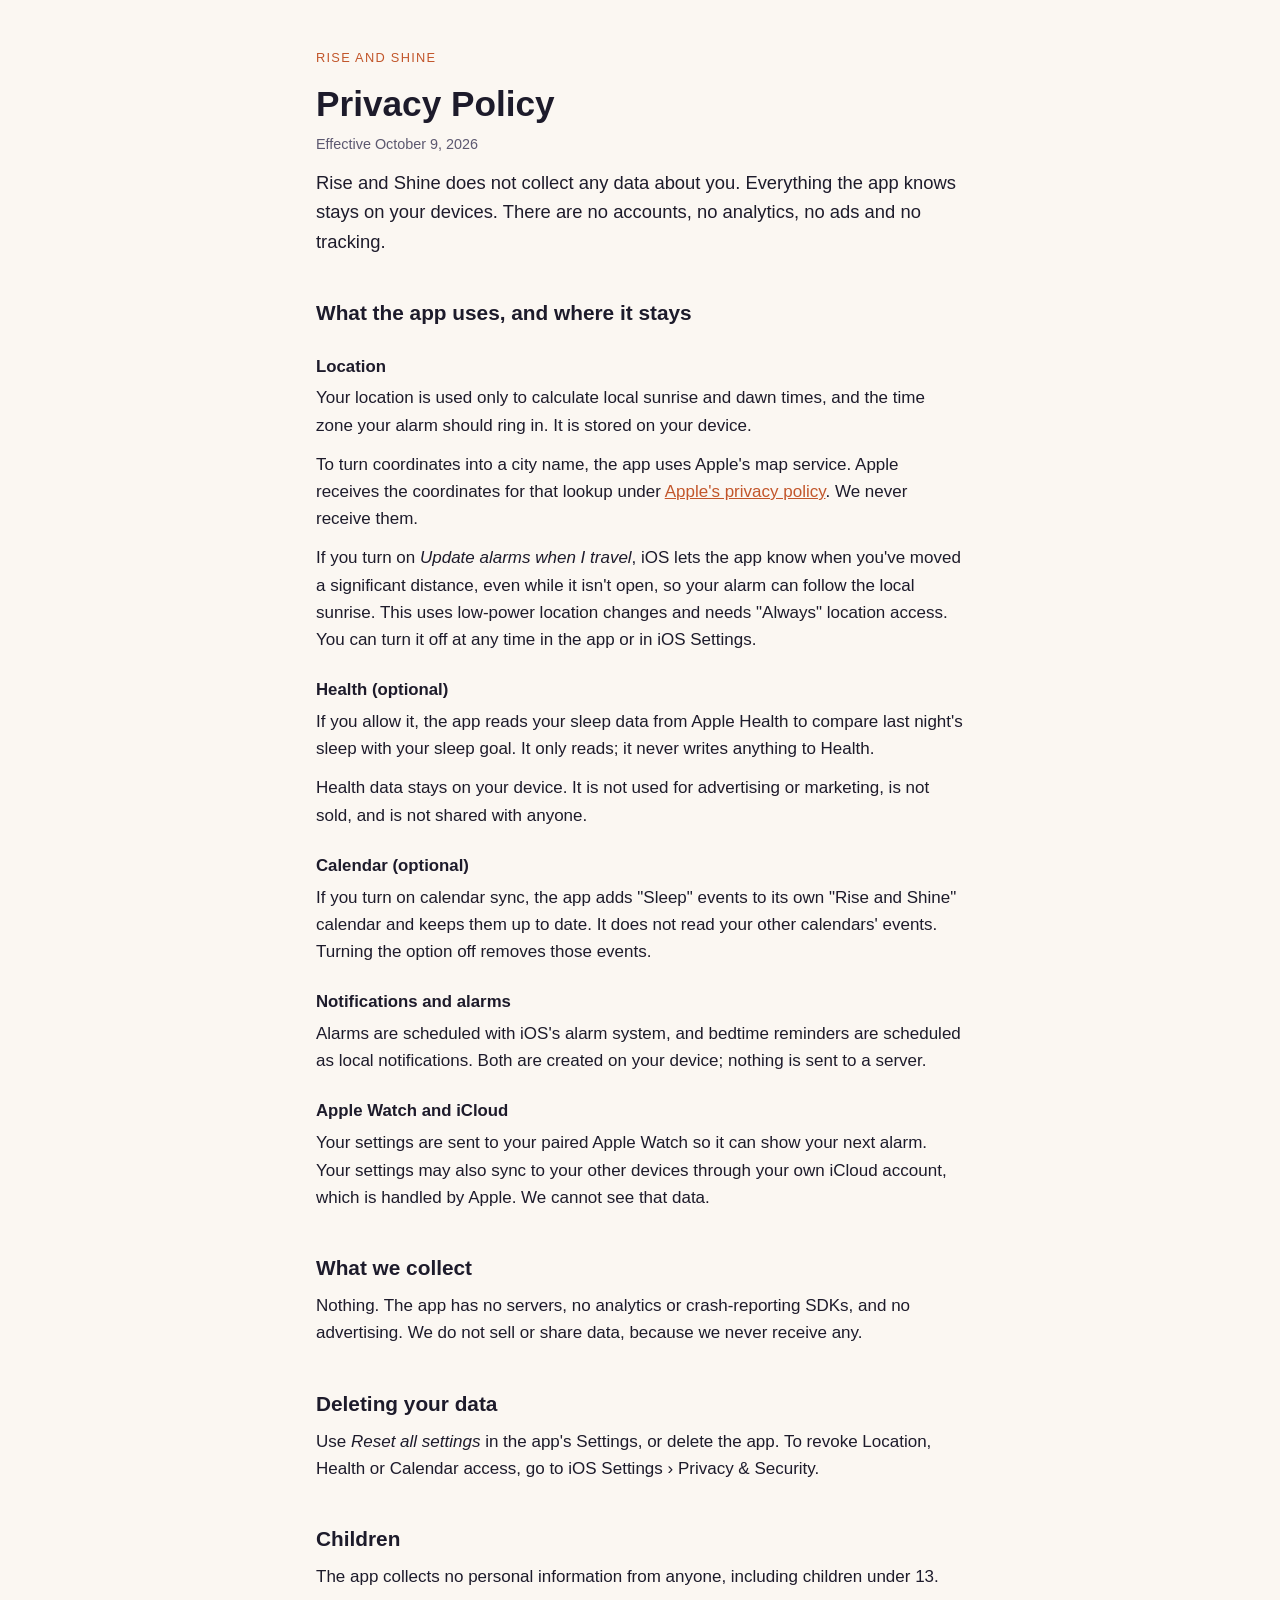
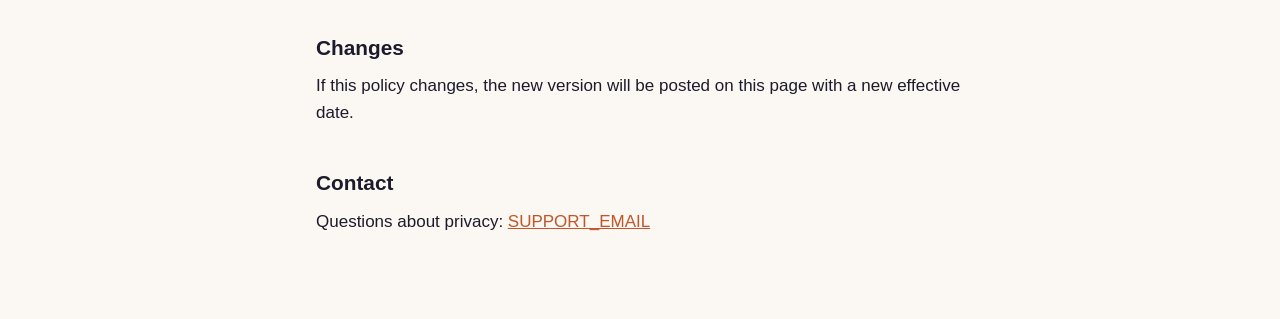
==== privacy.html @ cf3cd944 "Add Rise and Shine support and privacy pages Co-Authored-By: Claude Opus 5.5 <noreply@anthropic.com>" ====
<!doctype html>
<html lang="en">
<head>
<meta charset="utf-8">
<meta name="viewport" content="width=device-width, initial-scale=1">
<title>Rise and Shine – Privacy Policy</title>
<link rel="stylesheet" href="style.css">
</head>
<body>
<main>
<p class="eyebrow"><a href="index.html">Rise and Shine</a></p>
<h1>Privacy Policy</h1>
<p class="meta">Effective October 9, 2026</p>

<p class="lede">Rise and Shine does not collect any data about you. Everything the app knows stays on your devices. There are no accounts, no analytics, no ads and no tracking.</p>

<h2>What the app uses, and where it stays</h2>

<h3>Location</h3>
<p>Your location is used only to calculate local sunrise and dawn times, and the time zone your alarm should ring in. It is stored on your device.</p>
<p>To turn coordinates into a city name, the app uses Apple's map service. Apple receives the coordinates for that lookup under <a href="https://www.apple.com/legal/privacy/">Apple's privacy policy</a>. We never receive them.</p>
<p>If you turn on <em>Update alarms when I travel</em>, iOS lets the app know when you've moved a significant distance, even while it isn't open, so your alarm can follow the local sunrise. This uses low-power location changes and needs "Always" location access. You can turn it off at any time in the app or in iOS Settings.</p>

<h3>Health (optional)</h3>
<p>If you allow it, the app reads your sleep data from Apple Health to compare last night's sleep with your sleep goal. It only reads; it never writes anything to Health.</p>
<p>Health data stays on your device. It is not used for advertising or marketing, is not sold, and is not shared with anyone.</p>

<h3>Calendar (optional)</h3>
<p>If you turn on calendar sync, the app adds "Sleep" events to its own "Rise and Shine" calendar and keeps them up to date. It does not read your other calendars' events. Turning the option off removes those events.</p>

<h3>Notifications and alarms</h3>
<p>Alarms are scheduled with iOS's alarm system, and bedtime reminders are scheduled as local notifications. Both are created on your device; nothing is sent to a server.</p>

<h3>Apple Watch and iCloud</h3>
<p>Your settings are sent to your paired Apple Watch so it can show your next alarm. Your settings may also sync to your other devices through your own iCloud account, which is handled by Apple. We cannot see that data.</p>

<h2>What we collect</h2>
<p>Nothing. The app has no servers, no analytics or crash-reporting SDKs, and no advertising. We do not sell or share data, because we never receive any.</p>

<h2>Deleting your data</h2>
<p>Use <em>Reset all settings</em> in the app's Settings, or delete the app. To revoke Location, Health or Calendar access, go to iOS Settings › Privacy &amp; Security.</p>

<h2>Children</h2>
<p>The app collects no personal information from anyone, including children under 13.</p>

<h2>Changes</h2>
<p>If this policy changes, the new version will be posted on this page with a new effective date.</p>

<h2>Contact</h2>
<p>Questions about privacy: <a href="mailto:SUPPORT_EMAIL">SUPPORT_EMAIL</a></p>
</main>
</body>
</html>
---- style.css ----
:root {
  --bg: #fbf7f2;
  --text: #1d1b2b;
  --muted: #5c5870;
  --accent: #c2562b;
}
@media (prefers-color-scheme: dark) {
  :root {
    --bg: #0d0f24;
    --text: #f1eee8;
    --muted: #a9a5bd;
    --accent: #ffc56f;
  }
}
* { box-sizing: border-box; }
body {
  margin: 0;
  background: var(--bg);
  color: var(--text);
  font: 17px/1.6 -apple-system, BlinkMacSystemFont, "Helvetica Neue", sans-serif;
}
main { max-width: 680px; margin: 0 auto; padding: 48px 16px 72px; }
h1 { font-size: 2.2rem; line-height: 1.15; margin: 0 0 8px; }
h2 { font-size: 1.3rem; margin: 40px 0 8px; }
h3 { font-size: 1.05rem; margin: 24px 0 4px; }
p, li { margin: 0 0 12px; }
a { color: var(--accent); }
.eyebrow { text-transform: uppercase; letter-spacing: .1em; font-size: .8rem; margin-bottom: 16px; }
.eyebrow a { text-decoration: none; }
.meta { color: var(--muted); font-size: .9rem; }
.lede { font-size: 1.15rem; }
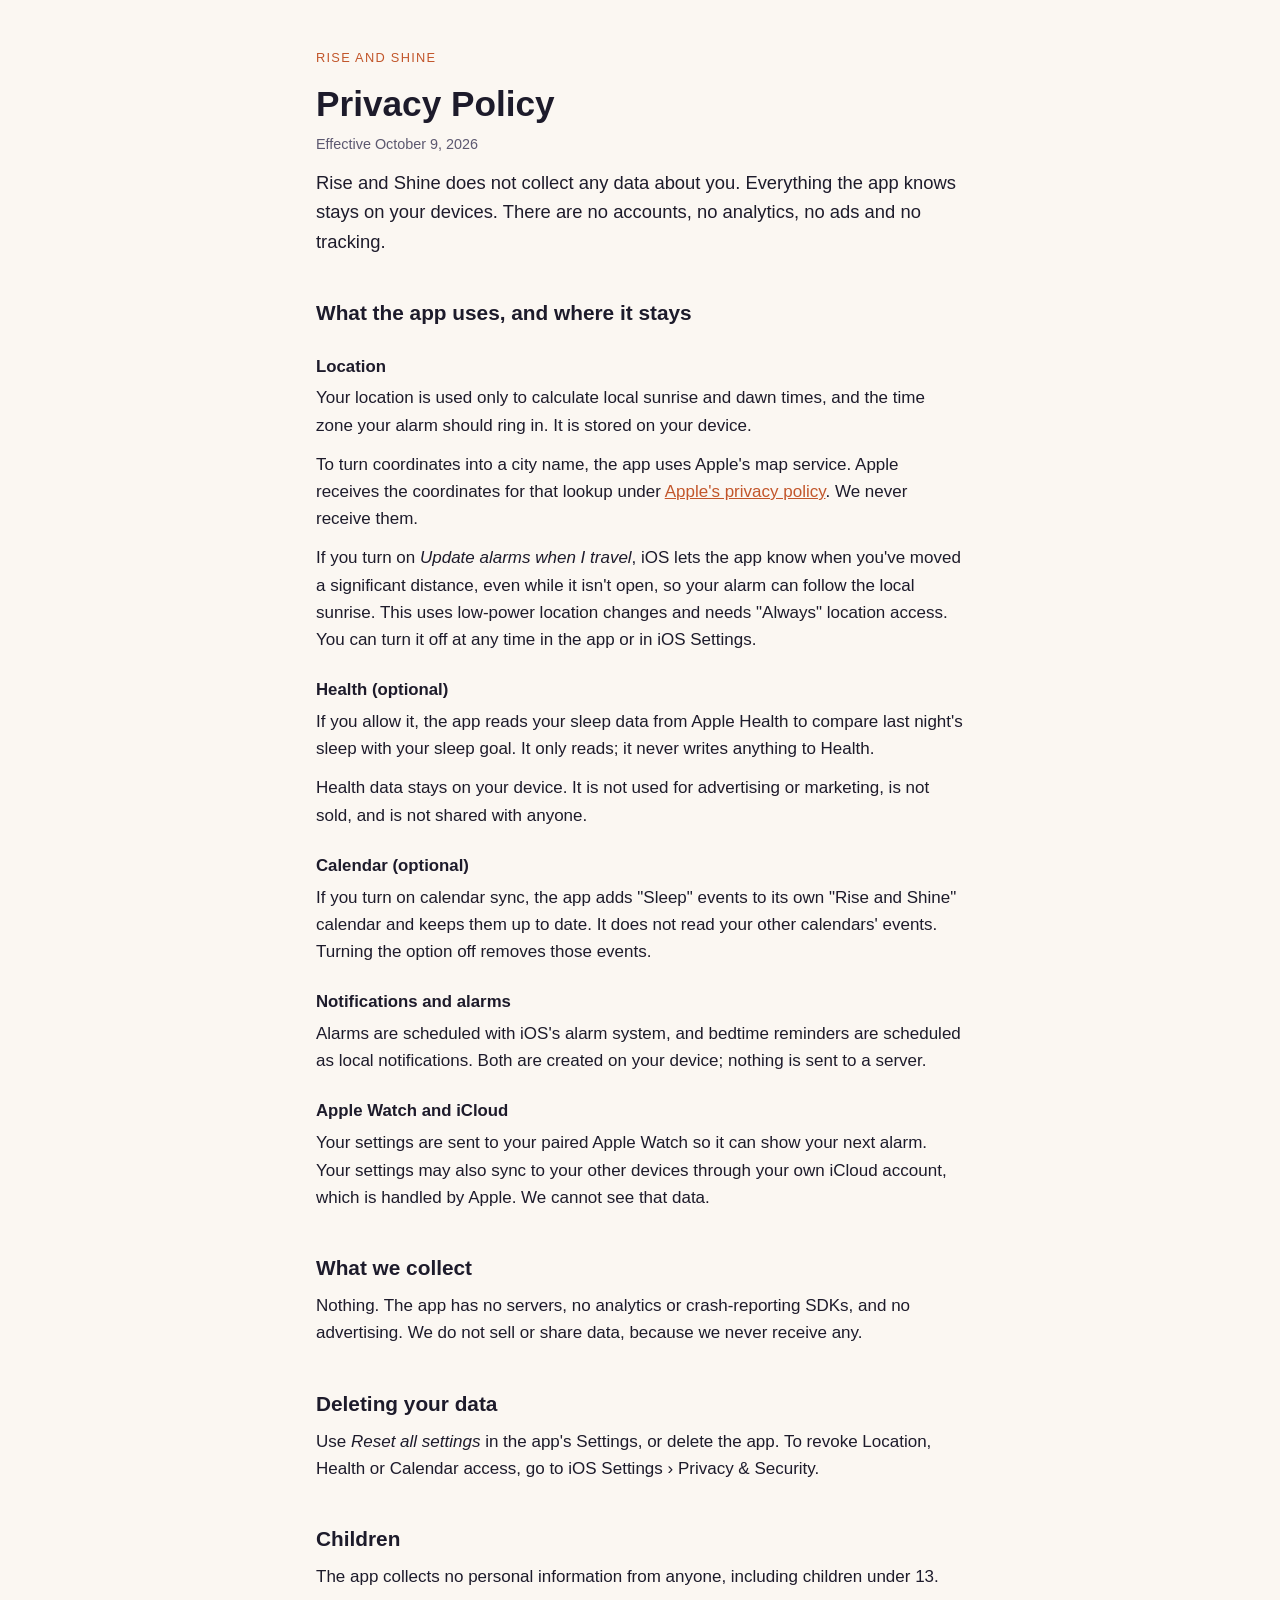
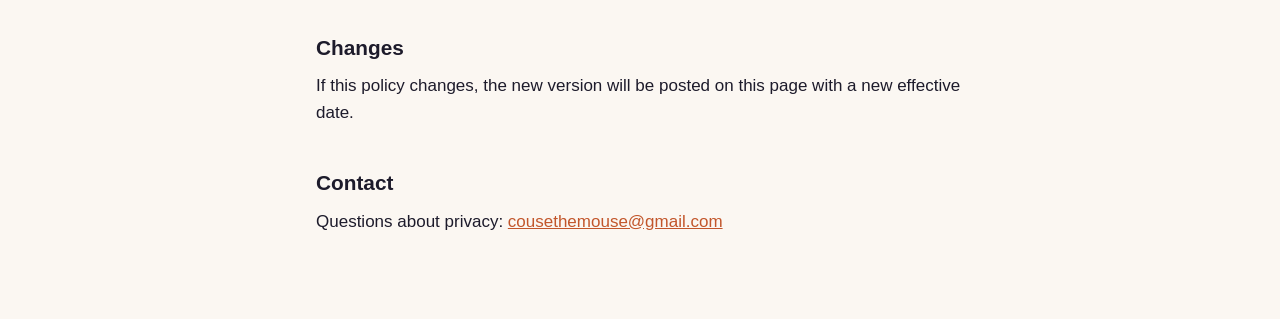
==== commit 32cda391: "Add support email Co-Authored-By: Claude Opus 5.5 <noreply@anthropic.com>" ====
--- a/privacy.html
+++ b/privacy.html
@@ -47,7 +47,7 @@
 <p>If this policy changes, the new version will be posted on this page with a new effective date.</p>
 
 <h2>Contact</h2>
-<p>Questions about privacy: <a href="mailto:SUPPORT_EMAIL">SUPPORT_EMAIL</a></p>
+<p>Questions about privacy: <a href="mailto:cousethemouse@gmail.com">cousethemouse@gmail.com</a></p>
 </main>
 </body>
 </html>
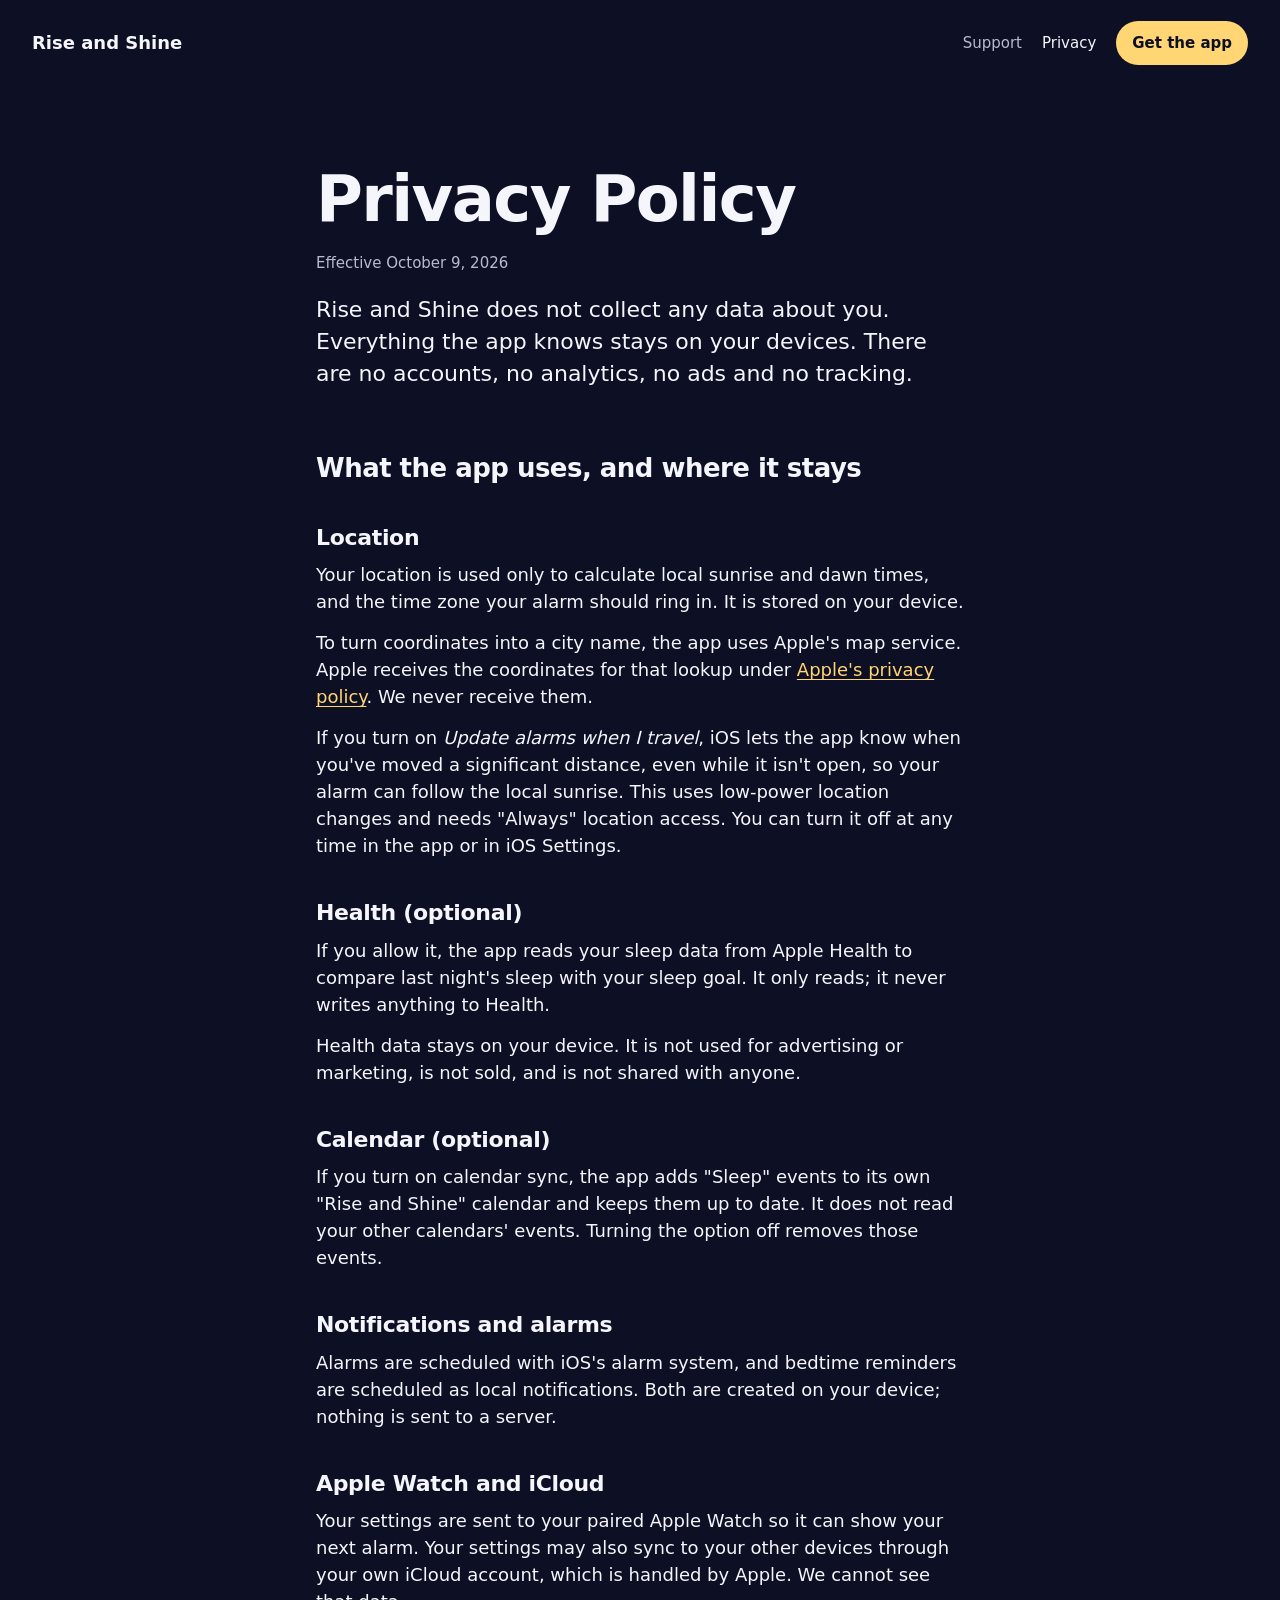
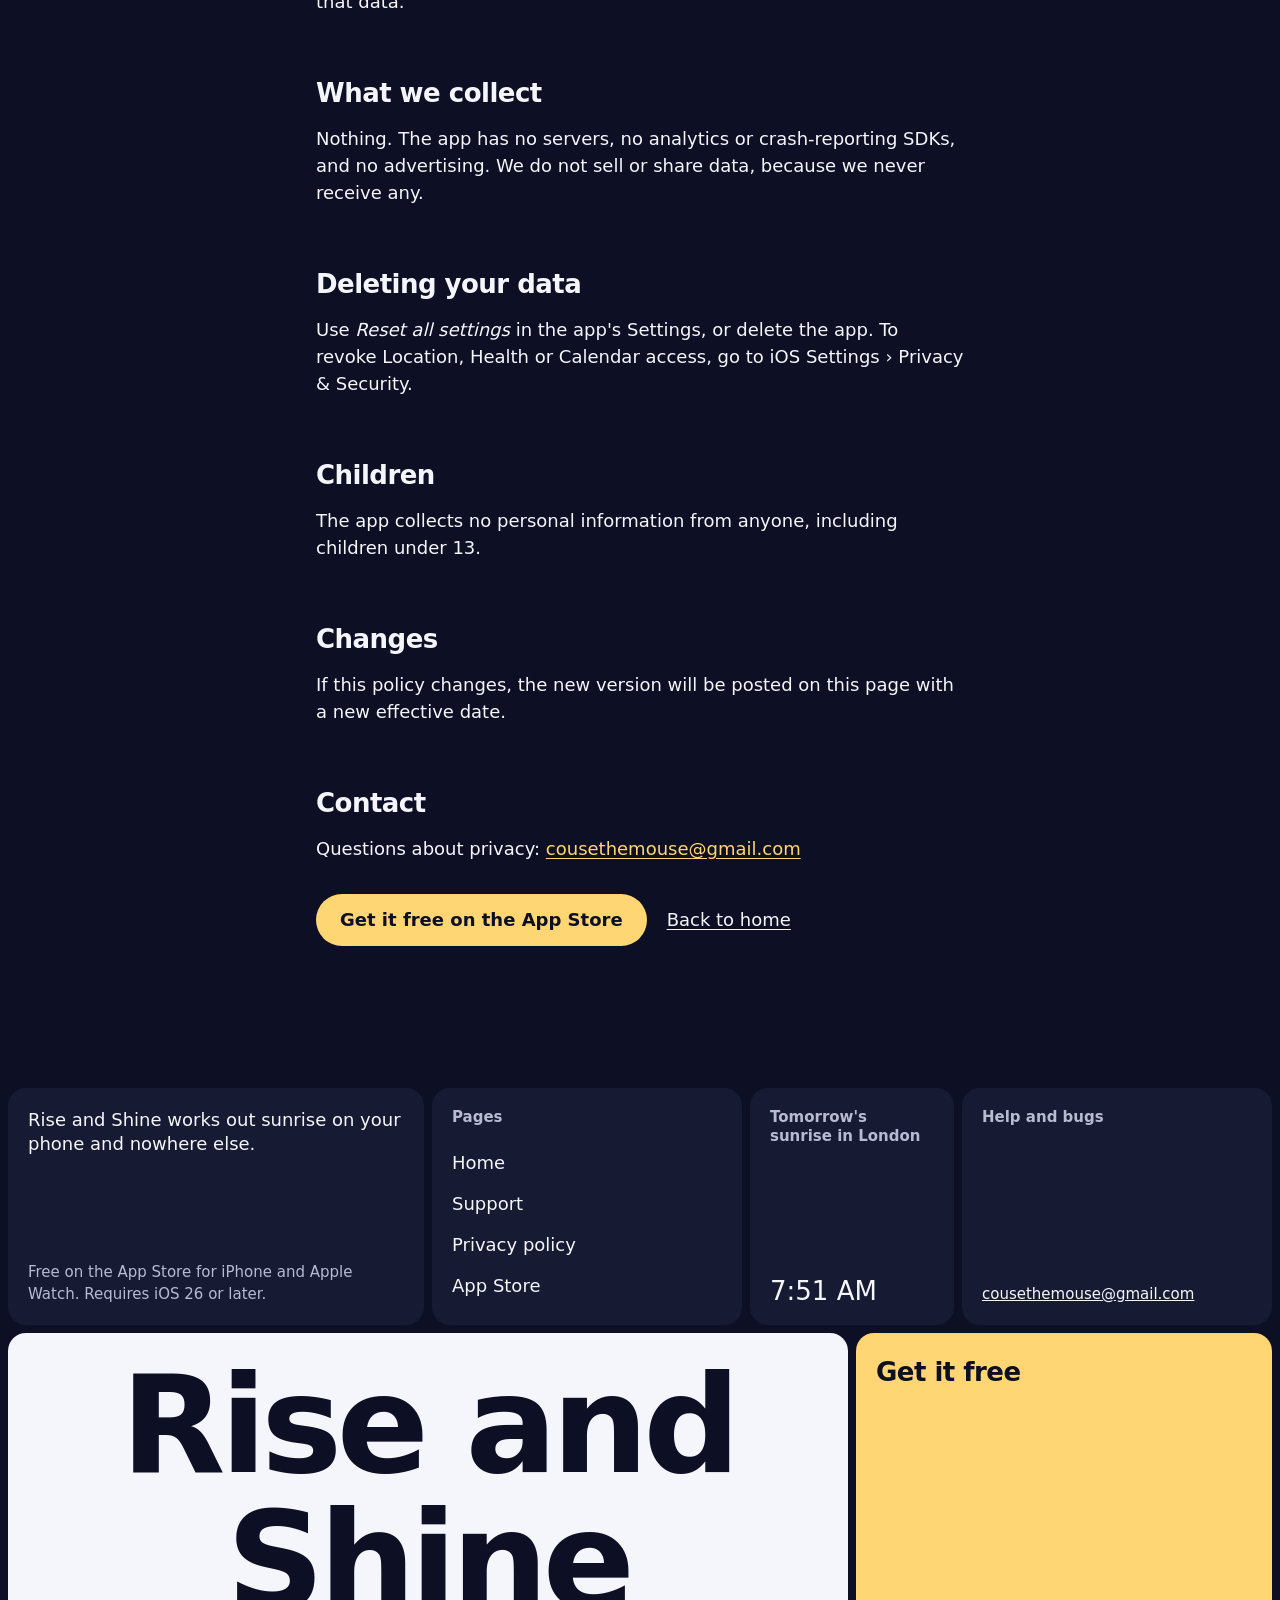
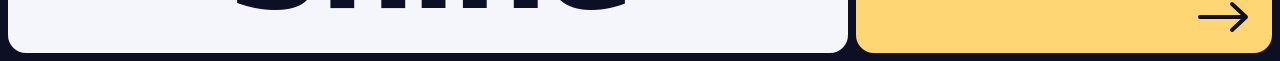
==== commit 3f49360e: "Redesign the site on the app's night palette and link the App Store The app went live on the App Sto" ====
--- a/privacy.html
+++ b/privacy.html
@@ -4,11 +4,38 @@
 <meta charset="utf-8">
 <meta name="viewport" content="width=device-width, initial-scale=1">
 <title>Rise and Shine – Privacy Policy</title>
+<meta name="description" content="Rise and Shine collects no data about you. No accounts, no analytics, no ads and no tracking.">
+<meta name="apple-itunes-app" content="app-id=6821180122">
+<meta name="color-scheme" content="dark">
+<meta name="theme-color" content="#0d0f24">
+<link rel="canonical" href="https://lorencouse.github.io/rise-and-shine-site/privacy.html">
+<link rel="icon" href="img/favicon-32.png" sizes="32x32" type="image/png">
+<link rel="icon" href="img/icon-192.png" sizes="192x192" type="image/png">
+<link rel="apple-touch-icon" href="apple-touch-icon.png">
+<meta property="og:type" content="website">
+<meta property="og:site_name" content="Rise and Shine">
+<meta property="og:title" content="Rise and Shine – Privacy Policy">
+<meta property="og:description" content="Rise and Shine collects no data about you. Everything the app knows stays on your devices.">
+<meta property="og:url" content="https://lorencouse.github.io/rise-and-shine-site/privacy.html">
+<meta property="og:image" content="https://lorencouse.github.io/rise-and-shine-site/img/og.png">
+<meta property="og:image:width" content="1200">
+<meta property="og:image:height" content="630">
+<meta property="og:image:alt" content="Rise and Shine: an alarm that follows the sun">
+<meta name="twitter:card" content="summary_large_image">
 <link rel="stylesheet" href="style.css">
+<script src="sun.js" defer></script>
 </head>
 <body>
-<main>
-<p class="eyebrow"><a href="index.html">Rise and Shine</a></p>
+<header>
+  <a class="wordmark" href="index.html">Rise and Shine</a>
+  <nav aria-label="Site">
+    <a href="support.html">Support</a>
+    <a class="nav-opt" href="privacy.html" aria-current="page">Privacy</a>
+    <a class="btn" href="https://apps.apple.com/app/id6821180122">Get the app</a>
+  </nav>
+</header>
+
+<main class="doc">
 <h1>Privacy Policy</h1>
 <p class="meta">Effective October 9, 2026</p>
 
@@ -48,6 +75,21 @@
 
 <h2>Contact</h2>
 <p>Questions about privacy: <a href="mailto:cousethemouse@gmail.com">cousethemouse@gmail.com</a></p>
+<p class="actions"><a class="btn" href="https://apps.apple.com/app/id6821180122">Get it free on the App Store</a><a href="index.html">Back to home</a></p>
 </main>
+
+<footer>
+  <div class="tile statement">
+    <p class="lg">Rise and Shine works out sunrise on your phone and nowhere else.</p>
+    <p class="sm">Free on the App Store for iPhone and Apple Watch. Requires iOS 26 or later.</p>
+  </div>
+  <div class="tile nav"><h2>Pages</h2>
+    <ul><li><a href="index.html">Home</a></li><li><a href="support.html">Support</a></li><li><a href="privacy.html">Privacy policy</a></li><li><a href="https://apps.apple.com/app/id6821180122">App Store</a></li></ul></div>
+  <div class="tile sky" data-sky hidden><h2>Tomorrow's sunrise in <span data-sky="city">San Francisco</span></h2><p class="big" data-sky="next">7:33 AM</p></div>
+  <div class="tile mail"><h2>Help and bugs</h2><a href="mailto:cousethemouse@gmail.com">cousethemouse@gmail.com</a></div>
+  <div class="tile mark" aria-hidden="true"><p>Rise and Shine</p></div>
+  <a class="tile go" href="https://apps.apple.com/app/id6821180122">Get it free
+    <svg width="56" height="32" viewBox="0 0 56 32" fill="none" stroke="currentColor" stroke-width="4" stroke-linecap="round" stroke-linejoin="round" aria-hidden="true"><path d="M4 16h46M36 3l14 13-14 13"/></svg></a>
+</footer>
 </body>
 </html>
--- a/style.css
+++ b/style.css
@@ -1,31 +1,103 @@
+/* Shared by every page: the app's night palette (dark only, like the app), type, header and footer. */
 :root {
-  --bg: #fbf7f2;
-  --text: #1d1b2b;
-  --muted: #5c5870;
-  --accent: #c2562b;
+  color-scheme: dark;
+  --bg: #0d0f24;        /* the app's Theme.night */
+  --s1: #171a33;
+  --s2: #23264a;
+  --ink: #f5f6fb;
+  --soft: #b8bad0;
+  --sun: #ffd673;       /* Theme.sun: the accent, kept for the action and links */
+  --sun-hi: #ffe39b;
+  --sunrise: #fa9e3d;
+  --moon: #9eb3fa;
+  --sans: -apple-system, BlinkMacSystemFont, system-ui, "Helvetica Neue", sans-serif;
+  --round: ui-rounded, "SF Pro Rounded", var(--sans);
+  --m: 16px;
+  /* five steps: small, body, sub, display, clock */
+  --t-small: 15px; --t-body: 18px; --t-sub: 26px;
+  --t-display: clamp(38px, 9.4vw, 64px);
+  --t-clock: clamp(84px, 24vw, 160px);
+  --ease: cubic-bezier(.2,.7,.2,1);
 }
-@media (prefers-color-scheme: dark) {
-  :root {
-    --bg: #0d0f24;
-    --text: #f1eee8;
-    --muted: #a9a5bd;
-    --accent: #ffc56f;
-  }
+@media (min-width: 768px) { :root { --m: 32px; } }
+* { box-sizing: border-box; }
+html { -webkit-text-size-adjust: 100%; background: var(--bg); }
+body { margin: 0; background: var(--bg); color: var(--ink); font: 400 var(--t-body)/1.5 var(--sans); }
+a { color: inherit; }
+img, video { display: block; max-width: 100%; }
+h1, h2, h3 { margin: 0; font-weight: 600; letter-spacing: -0.025em; line-height: 1.02; }
+p { margin: 0; }
+:focus-visible { outline: 3px solid var(--sun); outline-offset: 3px; }
+.sr { position: absolute; width: 1px; height: 1px; overflow: hidden; clip-path: inset(50%); white-space: nowrap; }
+.btn { display: inline-flex; align-items: center; justify-content: center; min-height: 52px; padding: 0 24px; border-radius: 999px; background: var(--sun); color: var(--bg); font: 600 var(--t-body)/1 var(--sans); text-decoration: none; transition: transform .15s var(--ease), background .15s; }
+.btn:hover { background: var(--sun-hi); }
+.btn:active { transform: scale(.97); }
+.wrap { padding-inline: var(--m); }
+
+/* header: wordmark, a few links, one action */
+header { display: flex; align-items: center; justify-content: space-between; gap: 16px; padding: 12px var(--m); }
+.wordmark { font: 600 var(--t-body)/1 var(--round); text-decoration: none; white-space: nowrap; padding: 12px 0; }
+header nav { display: flex; align-items: center; gap: 20px; font-size: var(--t-small); }
+header nav a:not(.btn) { text-decoration: none; color: var(--soft); padding: 12px 0; white-space: nowrap; }
+header nav a:not(.btn):hover, header nav a[aria-current] { color: var(--ink); }
+header .btn { min-height: 44px; padding: 0 16px; font-size: var(--t-small); white-space: nowrap; }
+.only-wide { display: none; }
+@media (max-width: 399px) { header nav { gap: 16px; } header nav .nav-opt { display: none; } }
+@media (min-width: 768px) { .only-wide { display: inline; } }
+@media (min-width: 1100px) { header { padding-block: 20px; } }
+
+/* footer of tiles */
+footer { padding: 6px; display: grid; grid-template-columns: 1fr 1fr; gap: 6px; }
+.tile { background: var(--s1); border-radius: 18px; padding: 20px; min-height: 150px; display: flex; flex-direction: column; justify-content: space-between; gap: 16px; }
+.tile[hidden] { display: none; }
+.tile.mark { grid-column: 1 / -1; order: 2; min-height: 160px; background: var(--ink); color: var(--bg); justify-content: center; align-items: center; }
+.tile.mark p { font: 600 clamp(44px, 11vw, 136px)/1 var(--round); letter-spacing: -0.04em; text-align: center; }
+.tile.go { grid-column: 1 / -1; order: 1; background: var(--sun); color: var(--bg); text-decoration: none; font-size: var(--t-sub); font-weight: 600; letter-spacing: -0.02em; transition: background .15s; }
+.tile.go:hover { background: var(--sun-hi); }
+.tile.go svg { align-self: flex-end; transition: transform .2s var(--ease); }
+.tile.go:hover svg { transform: translateX(6px); }
+.tile h2 { font-size: var(--t-small); font-weight: 600; letter-spacing: 0; line-height: 1.3; color: var(--soft); }
+.tile ul { list-style: none; margin: 0; padding: 0; display: grid; gap: 2px; font-size: var(--t-body); }
+.tile ul a { text-decoration: none; display: inline-block; padding: 6px 0; }
+.tile ul a:hover { color: var(--sun); }
+.tile .lg { font-size: var(--t-body); line-height: 1.35; }
+.tile .sm { font-size: var(--t-small); color: var(--soft); line-height: 1.45; }
+.tile .sm a:hover { color: var(--ink); }
+.tile .big { font: 300 var(--t-sub)/1.1 var(--round); }
+.tile.statement { grid-column: 1 / -1; }
+.tile.mail { grid-column: 1 / -1; }
+.tile.mail a { font-size: var(--t-small); word-break: break-all; }
+.tile.mail a:hover { color: var(--sun); }
+@media (min-width: 768px) {
+  footer { grid-template-columns: repeat(12, 1fr); gap: 8px; padding: 8px; }
+  .tile.statement { grid-column: 1 / -1; min-height: 0; }
+  .tile.nav { grid-column: span 4; }
+  .tile.sky { grid-column: span 3; }
+  .tile.mail { grid-column: span 5; }
+  .tile.mark { grid-column: span 8; order: 0; min-height: 320px; }
+  .tile.go { grid-column: span 4; order: 0; min-height: 320px; }
+  /* without the sky tile (no script) the help tile takes its place */
+  footer:has(.tile.sky[hidden]) .tile.mail { grid-column: span 8; }
 }
-* { box-sizing: border-box; }
-body {
-  margin: 0;
-  background: var(--bg);
-  color: var(--text);
-  font: 17px/1.6 -apple-system, BlinkMacSystemFont, "Helvetica Neue", sans-serif;
+@media (min-width: 1100px) {
+  .tile.statement { grid-column: span 4; min-height: 220px; }
+  .tile.nav { grid-column: span 3; }
+  .tile.sky { grid-column: span 2; }
+  .tile.mail { grid-column: span 3; }
+  footer:has(.tile.sky[hidden]) .tile.mail { grid-column: span 5; }
 }
-main { max-width: 680px; margin: 0 auto; padding: 48px 16px 72px; }
-h1 { font-size: 2.2rem; line-height: 1.15; margin: 0 0 8px; }
-h2 { font-size: 1.3rem; margin: 40px 0 8px; }
-h3 { font-size: 1.05rem; margin: 24px 0 4px; }
-p, li { margin: 0 0 12px; }
-a { color: var(--accent); }
-.eyebrow { text-transform: uppercase; letter-spacing: .1em; font-size: .8rem; margin-bottom: 16px; }
-.eyebrow a { text-decoration: none; }
-.meta { color: var(--muted); font-size: .9rem; }
-.lede { font-size: 1.15rem; }
+
+/* document pages (Support, Privacy, 404): one 680px reading column */
+.doc { max-width: 680px; margin: 0 auto; padding: 48px 16px 120px; }
+.doc h1 { font-size: var(--t-display); margin-bottom: 20px; }
+.doc h2 { font-size: var(--t-sub); letter-spacing: -0.02em; line-height: 1.15; margin: 64px 0 16px; }
+.doc h3 { font-size: 22px; letter-spacing: -0.015em; line-height: 1.25; margin: 40px 0 10px; }
+.doc p, .doc li { margin: 0 0 14px; }
+.doc ul { padding-left: 1.2em; margin: 0 0 14px; }
+.doc a:not(.btn) { color: var(--sun); text-underline-offset: 3px; }
+.doc a:not(.btn):hover { color: var(--sun-hi); }
+.doc .meta { color: var(--soft); font-size: var(--t-small); margin-bottom: 20px; }
+.doc .lede { font-size: 22px; line-height: 1.45; }
+.doc .actions { display: flex; flex-wrap: wrap; gap: 12px 20px; align-items: center; margin-top: 32px; }
+.doc .actions a:not(.btn) { color: var(--ink); }
+@media (min-width: 768px) { .doc { padding-top: 80px; } }
